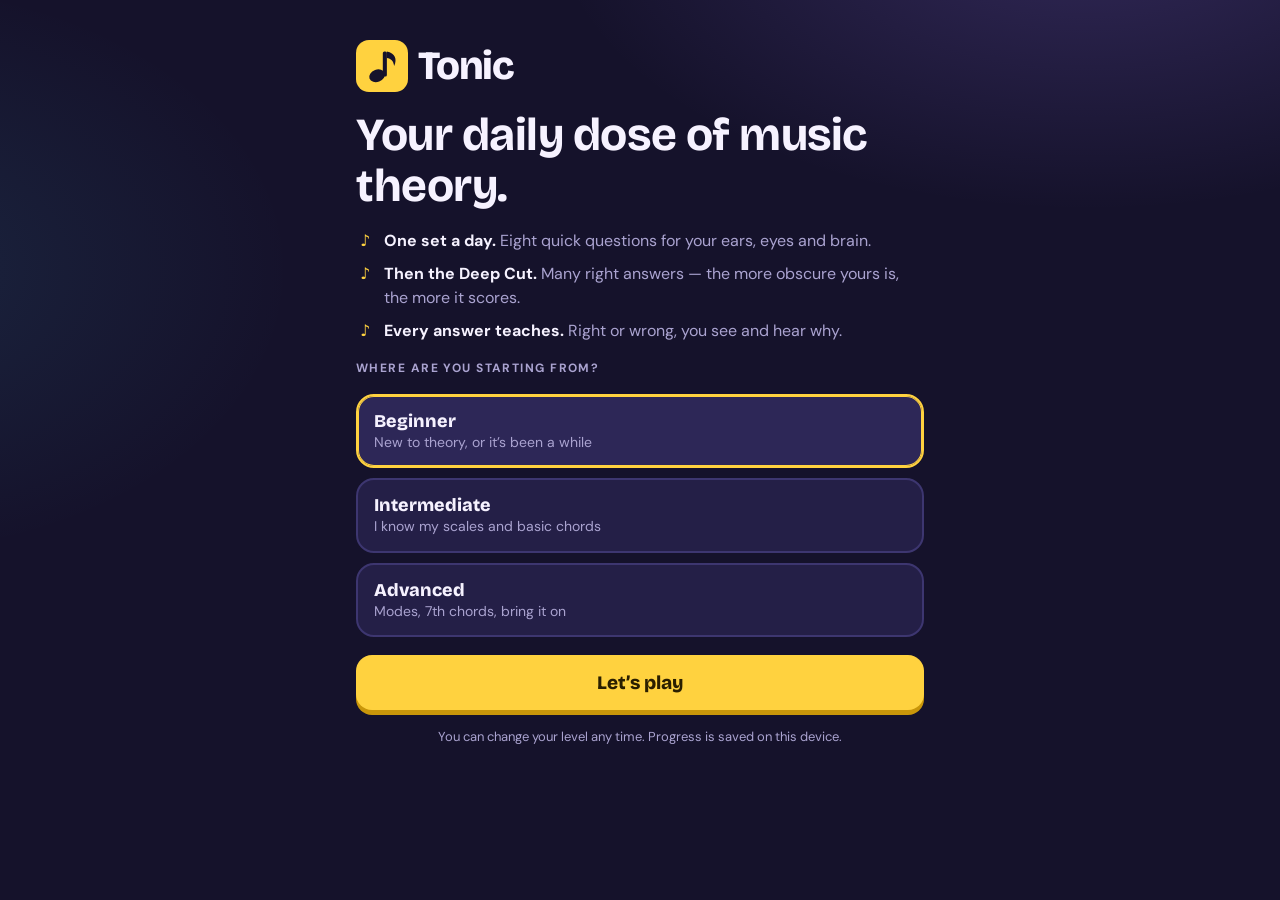
==== index.html @ f5e552f5 "Tonic: a daily music theory game Static site, no build step. Daily Set of eight ear / eye / brain / " ====
<!doctype html>
<html lang="en">
<head>
  <meta charset="utf-8">
  <meta name="viewport" content="width=device-width, initial-scale=1, viewport-fit=cover">
  <title>Tonic — your daily dose of music theory</title>
  <meta name="description" content="A daily music theory game. Eight quick questions for your ears, eyes and brain, then the Deep Cut: the more obscure your answer, the more it scores.">
  <meta name="theme-color" content="#15122b">
  <link rel="icon" href="data:image/svg+xml,%3Csvg xmlns='http://www.w3.org/2000/svg' viewBox='0 0 64 64'%3E%3Crect width='64' height='64' rx='16' fill='%23ffd23f'/%3E%3Cellipse cx='26' cy='44' rx='10' ry='7.5' transform='rotate(-20 26 44)' fill='%2315122b'/%3E%3Crect x='33' y='14' width='5' height='31' rx='2' fill='%2315122b'/%3E%3Cpath d='M38 14c10 2 13 9 9 18-1-7-4-9-9-10z' fill='%2315122b'/%3E%3C/svg%3E">
  <link rel="preconnect" href="https://fonts.googleapis.com">
  <link rel="preconnect" href="https://fonts.gstatic.com" crossorigin>
  <link href="https://fonts.googleapis.com/css2?family=Bricolage+Grotesque:opsz,wght@12..96,600;12..96,800&family=DM+Sans:opsz,wght@9..40,400;9..40,500;9..40,700&display=swap" rel="stylesheet">
  <link rel="stylesheet" href="css/styles.css">
</head>
<body>
  <div id="app"></div>
  <noscript><p style="padding:2rem;color:#fff;font-family:sans-serif">Tonic needs JavaScript to play.</p></noscript>
  <script src="js/theory.js"></script>
  <script src="js/questions.js"></script>
  <script src="js/deepcut.js"></script>
  <script src="js/audio.js"></script>
  <script src="js/render.js"></script>
  <script src="js/store.js"></script>
  <script src="js/app.js"></script>
</body>
</html>
---- css/styles.css ----
/* Tonic — late-night-venue palette: deep indigo, stage-light yellow, chunky tactile buttons. */
:root {
  --bg: #15122b;
  --bg-2: #1c1838;
  --card: #241f47;
  --card-2: #2d2757;
  --line: #3d3670;
  --ink: #f6f2ff;
  --mute: #aaa3d0;
  --yellow: #ffd23f;
  --yellow-d: #c9960a;
  --mint: #3ddc97;
  --mint-d: #1d9a66;
  --coral: #ff6b6b;
  --coral-d: #c44343;
  --violet: #9b7bff;
  --sky: #4cc9f0;
  --pink: #ff7ac6;
  --orange: #ff9f43;
  --paper: #fbf6e9;
  --paper-ink: #2a2440;
  --display: 'Bricolage Grotesque', 'Trebuchet MS', system-ui, sans-serif;
  --body: 'DM Sans', system-ui, -apple-system, 'Segoe UI', Roboto, sans-serif;
  --r: 18px;
}
* { box-sizing: border-box; }
html { -webkit-text-size-adjust: 100%; }
body {
  margin: 0; min-height: 100vh; color: var(--ink); font-family: var(--body); font-size: 16px; line-height: 1.45;
  background:
    radial-gradient(900px 500px at 85% -10%, rgba(155, 123, 255, .22), transparent 60%),
    radial-gradient(700px 480px at -10% 30%, rgba(76, 201, 240, .10), transparent 60%),
    var(--bg);
  background-attachment: fixed;
  -webkit-font-smoothing: antialiased;
}
button { font: inherit; color: inherit; cursor: pointer; border: 0; background: none; -webkit-tap-highlight-color: transparent; touch-action: manipulation; }
button:disabled { cursor: default; }
:focus-visible { outline: 3px solid var(--sky); outline-offset: 3px; }
h1, h2, h3 { font-family: var(--display); margin: 0; line-height: 1.1; letter-spacing: -.01em; }
p { margin: 0; }
kbd { font: 600 11px var(--body); padding: 2px 6px; border-radius: 6px; background: rgba(0, 0, 0, .22); opacity: .75; }
@media (hover: none) { kbd { display: none; } }

#app { max-width: 600px; margin: 0 auto; padding: 16px 16px 48px; }
.screen { display: flex; flex-direction: column; gap: 16px; animation: enter .28s ease both; }
@keyframes enter { from { opacity: 0; transform: translateY(10px); } to { opacity: 1; transform: none; } }

.eyebrow { font: 700 12px var(--body); letter-spacing: .12em; text-transform: uppercase; color: var(--mute); margin: 0; }
.bar { display: block; height: 8px; border-radius: 99px; background: rgba(255, 255, 255, .1); overflow: hidden; }
.bar i { display: block; height: 100%; border-radius: 99px; background: var(--yellow); transition: width .9s cubic-bezier(.2, .8, .2, 1); }

/* ---------- buttons ---------- */
.btn {
  display: inline-flex; align-items: center; justify-content: center; gap: 10px;
  padding: 13px 22px; border-radius: 16px; background: var(--yellow); color: #2a1f00;
  font: 800 17px var(--display); box-shadow: 0 5px 0 var(--yellow-d); transition: transform .06s, box-shadow .06s, filter .15s;
}
.btn:hover { filter: brightness(1.06); }
.btn:active { transform: translateY(4px); box-shadow: 0 1px 0 var(--yellow-d); }
.btn:disabled { background: var(--card-2); color: var(--mute); box-shadow: 0 5px 0 rgba(0, 0, 0, .3); filter: none; transform: none; }
.btn.big { padding: 16px 26px; font-size: 19px; width: 100%; }
.ghost {
  display: inline-flex; align-items: center; justify-content: center; gap: 8px; padding: 11px 16px; border-radius: 14px;
  border: 2px solid var(--line); font-weight: 700; color: var(--ink); background: rgba(255, 255, 255, .03);
}
.ghost:hover { border-color: var(--violet); }
.ghost.danger { color: var(--coral); }
.ico { display: inline-flex; width: 20px; height: 20px; }
.ico svg { width: 100%; height: 100%; }

/* ---------- header ---------- */
.top { display: flex; align-items: center; justify-content: space-between; gap: 12px; }
.brand { display: flex; align-items: center; gap: 10px; font: 800 26px var(--display); letter-spacing: -.03em; }
.logo { display: inline-flex; width: 36px; height: 36px; }
.logo svg { width: 100%; height: 100%; display: block; }
.brand.big { font-size: 40px; }
.brand.big .logo { width: 52px; height: 52px; }
.chips { display: flex; gap: 8px; }
.chip { display: inline-flex; align-items: center; gap: 4px; padding: 8px 13px; border-radius: 99px; background: var(--card); border: 2px solid var(--line); font-weight: 700; min-height: 40px; }
.chip.streak { color: var(--mute); }
.chip.streak.lit { color: var(--orange); border-color: rgba(255, 159, 67, .5); }
button.chip:hover { border-color: var(--violet); }

.levelbar { display: flex; align-items: center; gap: 12px; width: 100%; padding: 10px 14px; border-radius: var(--r); background: var(--card); border: 2px solid var(--line); text-align: left; }
.levelbar:hover { border-color: var(--violet); }
.lv { font: 800 15px var(--display); background: var(--violet); color: #14102b; padding: 6px 10px; border-radius: 10px; white-space: nowrap; }
.lv-main { flex: 1; display: flex; flex-direction: column; gap: 6px; min-width: 0; }
.lv-main strong { font: 700 15px var(--display); }
.lv-main .bar i { background: var(--violet); }
.lv-xp { font-size: 12px; color: var(--mute); white-space: nowrap; }

/* ---------- hero ---------- */
.hero {
  position: relative; overflow: hidden; display: flex; flex-direction: column; gap: 12px; padding: 22px; border-radius: 26px;
  background: linear-gradient(140deg, #3a2a8c 0%, #5b3fd0 55%, #8d5cf5 100%); box-shadow: 0 8px 0 #1f1650;
}
.hero::after { content: ''; position: absolute; right: -60px; top: -60px; width: 220px; height: 220px; border-radius: 50%;
  background: repeating-radial-gradient(circle, rgba(255, 255, 255, .09) 0 2px, transparent 2px 9px); pointer-events: none; }
.hero .eyebrow { color: rgba(255, 255, 255, .8); }
.hero h1 { font-size: clamp(30px, 8vw, 40px); }
.hero p { color: rgba(255, 255, 255, .85); }
.hero-score { font: 800 56px/1 var(--display); letter-spacing: -.03em; }
.hero-score small { font-size: 18px; opacity: .8; }
.hero-row { display: flex; align-items: center; gap: 14px; flex-wrap: wrap; }
.hero .next { font-size: 14px; }
.hero .next b { font-variant-numeric: tabular-nums; }
.marks { display: flex; align-items: center; gap: 6px; flex-wrap: wrap; }
.marks i { width: 26px; height: 26px; border-radius: 8px; background: rgba(255, 255, 255, .16); display: block; }
.marks i.ok { background: var(--mint); }
.marks i.no { background: var(--coral); }
.dcchip { margin-left: 6px; padding: 3px 10px; border-radius: 99px; background: rgba(0, 0, 0, .28); font-weight: 700; font-size: 14px; }

/* ---------- modes & skills ---------- */
.modes { display: grid; grid-template-columns: repeat(3, 1fr); gap: 10px; }
.mode { display: flex; flex-direction: column; gap: 4px; align-items: flex-start; text-align: left; padding: 14px; border-radius: var(--r); background: var(--card); border: 2px solid var(--line); box-shadow: 0 4px 0 rgba(0, 0, 0, .35); transition: transform .06s, box-shadow .06s, border-color .15s; }
.mode:hover { border-color: var(--yellow); }
.mode:active { transform: translateY(3px); box-shadow: 0 1px 0 rgba(0, 0, 0, .35); }
.mode-ico { font-size: 24px; }
.mode strong { font: 800 16px var(--display); }
.mode span:last-child { font-size: 12.5px; color: var(--mute); line-height: 1.3; }
@media (max-width: 460px) { .modes { grid-template-columns: 1fr; } .mode { flex-direction: row; align-items: center; gap: 12px; flex-wrap: wrap; } .mode span:last-child { flex-basis: 100%; margin-top: -4px; } }

.skills { display: grid; grid-template-columns: 1fr 1fr; gap: 10px; margin-top: 10px; }
@media (max-width: 460px) { .skills { grid-template-columns: 1fr; } }
.skill { position: relative; display: grid; grid-template-columns: 44px 1fr auto; grid-template-rows: auto auto; column-gap: 12px; row-gap: 10px; align-items: center; text-align: left; padding: 12px 14px; border-radius: var(--r); background: var(--card); border: 2px solid var(--line); box-shadow: 0 4px 0 rgba(0, 0, 0, .35); transition: transform .06s, box-shadow .06s, border-color .15s; }
.skill:hover { border-color: var(--c, var(--violet)); }
.skill:active { transform: translateY(3px); box-shadow: 0 1px 0 rgba(0, 0, 0, .35); }
.skill-ico { width: 44px; height: 44px; border-radius: 13px; display: grid; place-items: center; font: 800 22px var(--display); background: var(--c); color: #14102b; }
.skill-main { display: flex; flex-direction: column; min-width: 0; }
.skill-main strong { font: 800 16px var(--display); }
.skill-main span { font-size: 12.5px; color: var(--mute); line-height: 1.3; }
.skill-lv { font: 700 13px var(--body); color: var(--c); }
.skill .bar { grid-column: 1 / -1; height: 6px; }
.skill .bar i { background: var(--c); }
.s-intervals { --c: var(--sky); } .s-chords { --c: var(--yellow); } .s-scales { --c: var(--mint); }
.s-keys { --c: var(--pink); } .s-reading { --c: var(--orange); } .s-harmony { --c: var(--violet); }
.foot { text-align: center; font-size: 13px; color: var(--mute); padding-top: 8px; }

/* ---------- onboarding / interlude ---------- */
.onboard, .interlude { padding-top: 24px; gap: 18px; }
.onboard h1 { font-size: clamp(34px, 9vw, 46px); }
.pitch { margin: 0; padding: 0; list-style: none; display: flex; flex-direction: column; gap: 10px; color: var(--mute); }
.pitch b { color: var(--ink); }
.pitch li { padding-left: 28px; position: relative; }
.pitch li::before { content: '♪'; position: absolute; left: 4px; color: var(--yellow); font-weight: 800; }
.tiers { display: flex; flex-direction: column; gap: 10px; }
.tier { display: flex; flex-direction: column; text-align: left; padding: 14px 16px; border-radius: var(--r); background: var(--card); border: 2px solid var(--line); }
.tier strong { font: 800 18px var(--display); }
.tier span { color: var(--mute); font-size: 14px; }
.tier.on { border-color: var(--yellow); background: var(--card-2); box-shadow: inset 0 0 0 1px var(--yellow); }
.fine { font-size: 13px; color: var(--mute); text-align: center; }
.interlude { text-align: center; align-items: center; padding-top: 8vh; }
.interlude h1 { font-size: clamp(40px, 11vw, 56px); }
.interlude p { color: var(--mute); max-width: 420px; }
.interlude p b { color: var(--ink); }
.disc { font-size: 84px; line-height: 1; animation: spin 6s linear infinite; }
@keyframes spin { to { transform: rotate(360deg); } }

/* ---------- play ---------- */
.hud { display: flex; align-items: center; gap: 12px; min-height: 44px; }
.x { width: 40px; height: 40px; border-radius: 12px; color: var(--mute); font-size: 18px; flex: none; }
.x:hover { background: var(--card); color: var(--ink); }
.segs { flex: 1; display: flex; gap: 5px; }
.segs i { flex: 1; height: 10px; border-radius: 99px; background: rgba(255, 255, 255, .12); }
.segs i.ok { background: var(--mint); } .segs i.no { background: var(--coral); }
.segs i.cur { background: rgba(255, 255, 255, .45); }
.hearts { flex: 1; display: flex; align-items: center; gap: 6px; font-size: 22px; }
.hearts i { font-style: normal; color: rgba(255, 255, 255, .18); }
.hearts i.on { color: var(--coral); }
.hearts span { margin-left: 10px; font: 700 14px var(--body); color: var(--mute); }
.hud-title { flex: 1; font: 800 18px var(--display); }
.score { font: 800 22px var(--display); font-variant-numeric: tabular-nums; min-width: 56px; text-align: right; }
.score.bump { animation: bump .4s ease; }
@keyframes bump { 30% { transform: scale(1.35); color: var(--yellow); } }

.qcard { position: relative; display: flex; flex-direction: column; gap: 10px; padding: 18px; border-radius: 22px; background: var(--card); border: 2px solid var(--line); overflow: hidden; }
.qtop { display: flex; align-items: center; justify-content: space-between; gap: 8px; min-height: 28px; }
.tag { align-self: flex-start; font: 700 12px var(--body); letter-spacing: .06em; text-transform: uppercase; padding: 5px 10px; border-radius: 99px; background: rgba(255, 255, 255, .08); color: var(--c, var(--mute)); }
.sense-ear { --c: var(--violet); } .sense-eye { --c: var(--sky); } .sense-brain { --c: var(--pink); } .sense-build { --c: var(--orange); } .sense-deep { --c: var(--yellow); }
.combo { font: 800 13px var(--display); color: var(--orange); opacity: 0; }
.combo.on { opacity: 1; }
.combo.pop { animation: bump .4s ease; }
.prompt { font-size: clamp(21px, 5.6vw, 26px); font-weight: 600; }
.prompt b { color: var(--yellow); font-weight: 800; }
.sub { color: var(--mute); font-size: 14.5px; }
.visual { display: flex; flex-direction: column; align-items: center; gap: 12px; margin-top: 4px; }
.timebar { height: 5px; border-radius: 99px; background: rgba(255, 255, 255, .08); overflow: hidden; margin-top: 6px; }
.timebar i { display: block; height: 100%; background: var(--yellow); transform-origin: left; border-radius: 99px; }
.timebar.hard i { background: var(--coral); }

.listen { position: relative; width: 104px; height: 104px; border-radius: 50%; background: var(--violet); color: #14102b; display: grid; place-items: center; box-shadow: 0 6px 0 #5a3fc4; margin: 14px 0 34px; transition: transform .06s, box-shadow .06s; }
.listen:active { transform: translateY(4px); box-shadow: 0 2px 0 #5a3fc4; }
.listen .ico { width: 44px; height: 44px; }
.listen em { position: absolute; top: calc(100% + 18px); left: 50%; transform: translateX(-50%); white-space: nowrap; font: 600 12px var(--body); color: var(--mute); font-style: normal; }
.listen .ring { position: absolute; inset: 0; border-radius: 50%; border: 3px solid var(--violet); opacity: 0; pointer-events: none; }
.listen.playing .ring { animation: ring 1.2s ease-out infinite; }
.listen.playing .ring.r2 { animation-delay: .6s; }
@keyframes ring { from { opacity: .7; transform: scale(1); } to { opacity: 0; transform: scale(1.7); } }

/* piano */
.piano { width: 100%; max-width: 520px; height: auto; display: block; user-select: none; }
.piano-live { touch-action: manipulation; cursor: pointer; }
.key.white { fill: #fbf8ff; stroke: #15122b; stroke-width: 1.5; }
.key.black { fill: #17142c; stroke: #15122b; stroke-width: 1; }
.piano-live .key.white:not([class*='k-']):hover { fill: #e9e2ff; }
.piano-live .key.black:not([class*='k-']):hover { fill: #37306b; }
.khint { font: 600 8.5px var(--body); fill: #a9a3c4; pointer-events: none; }
.key.k-mark { fill: var(--yellow); } .key.black.k-mark { fill: #e2ad12; }
.key.k-sel { fill: var(--violet); } .key.black.k-sel { fill: #7a5ce6; }
.key.k-given { fill: var(--sky); } .key.black.k-given { fill: #2aa7cf; }
.key.k-good { fill: var(--mint); } .key.black.k-good { fill: #23b877; }
.key.k-bad { fill: var(--coral); } .key.black.k-bad { fill: #d94c4c; }
.key.k-miss { fill: #c9f5e0; stroke: var(--mint-d); stroke-dasharray: 4 3; stroke-width: 2; } .key.black.k-miss { fill: #1d5c45; }
.klabel { font: 700 9.5px var(--body); fill: #15122b; pointer-events: none; }
.klabel.on-black { font-size: 7.5px; fill: #15122b; }
.kdot { fill: rgba(21, 18, 43, .55); pointer-events: none; }
.tray { width: 100%; padding: 10px; border-radius: 16px; background: #100d22; border: 2px solid var(--line); display: flex; justify-content: center; }
.v-piano > .piano { padding: 0; }

/* staff */
.staff { width: 100%; max-width: 360px; height: auto; background: var(--paper); border-radius: 16px; box-shadow: inset 0 0 0 2px rgba(0, 0, 0, .06), 0 4px 0 rgba(0, 0, 0, .3); }
.staff-line { stroke: var(--paper-ink); stroke-width: 1.1; }
.clef-stroke { fill: none; stroke: var(--paper-ink); stroke-width: .24; stroke-linecap: round; stroke-linejoin: round; }
.clef-fill { fill: var(--paper-ink); }
.notehead { fill: var(--paper-ink); }
.notehole { fill: var(--paper); }
.acc { font: 400 21px 'Segoe UI Symbol', 'Noto Sans Symbols 2', 'Noto Sans Symbols', 'Apple Symbols', 'DejaVu Sans', sans-serif; fill: var(--paper-ink); }
.bigtext { font: 800 clamp(20px, 5.4vw, 28px) var(--display); letter-spacing: .04em; padding: 18px 12px; border-radius: 16px; background: var(--paper); color: var(--paper-ink); width: 100%; text-align: center; word-spacing: .2em; }

/* answers */
.opts { display: grid; grid-template-columns: 1fr 1fr; gap: 10px; }
.opts.one { grid-template-columns: 1fr; }
.opts.letters { grid-template-columns: repeat(7, 1fr); gap: 6px; }
.opt { display: flex; align-items: center; gap: 10px; min-height: 58px; padding: 12px 14px; border-radius: 16px; background: var(--card); border: 2px solid var(--line); box-shadow: 0 4px 0 rgba(0, 0, 0, .4); font: 700 17px var(--display); text-align: left; transition: transform .06s, box-shadow .06s, border-color .12s, background .12s; }
.opt:hover:not(:disabled) { border-color: var(--violet); background: var(--card-2); }
.opt:active:not(:disabled) { transform: translateY(3px); box-shadow: 0 1px 0 rgba(0, 0, 0, .4); }
.opts.letters .opt { justify-content: center; padding: 10px 0; font-size: 20px; min-height: 56px; }
.opt.correct { background: var(--mint); border-color: var(--mint); color: #06281a; box-shadow: 0 4px 0 var(--mint-d); animation: yes .35s ease; }
.opt.wrong { background: var(--coral); border-color: var(--coral); color: #2b0707; box-shadow: 0 4px 0 var(--coral-d); animation: shake .35s ease; }
.opt.dim { opacity: .4; }
@keyframes yes { 40% { transform: scale(1.04); } }
@keyframes shake { 20% { transform: translateX(-6px); } 40% { transform: translateX(6px); } 60% { transform: translateX(-4px); } 80% { transform: translateX(3px); } }
.pianoin { display: flex; flex-direction: column; gap: 12px; }
.pianoin-row { display: flex; align-items: center; gap: 10px; }
.count { flex: 1; color: var(--mute); font-size: 14px; font-variant-numeric: tabular-nums; }

/* feedback sheet */
.sheet-wrap { position: fixed; left: 0; right: 0; bottom: 0; z-index: 20; display: flex; justify-content: center; pointer-events: none; padding: 0 8px; }
.sheet { pointer-events: auto; width: 100%; max-width: 600px; max-height: 68vh; overflow: auto; display: flex; flex-direction: column; gap: 12px; padding: 18px 18px calc(18px + env(safe-area-inset-bottom)); border-radius: 24px 24px 0 0; background: #1b3a33; border: 2px solid var(--mint); border-bottom: 0; box-shadow: 0 -12px 40px rgba(0, 0, 0, .5); animation: rise .28s cubic-bezier(.2, .9, .3, 1.1) both; }
.sheet.bad { background: #3d1f2c; border-color: var(--coral); }
@keyframes rise { from { transform: translateY(100%); } to { transform: none; } }
.sheet-head { display: flex; align-items: center; gap: 12px; }
.sheet-ico { width: 40px; height: 40px; border-radius: 50%; display: grid; place-items: center; font-weight: 800; font-size: 20px; background: var(--mint); color: #06281a; flex: none; }
.sheet.bad .sheet-ico { background: var(--coral); color: #2b0707; }
.sheet-head strong { display: block; font: 800 21px var(--display); }
.sheet-head .pts { font-size: 14.5px; color: rgba(255, 255, 255, .8); }
.sheet-head .pts b { color: #fff; }
.explain { font-size: 15px; color: rgba(255, 255, 255, .88); }
.explain b { color: #fff; }
.reveal { display: flex; justify-content: center; }
.reveal .piano { max-width: 420px; }
.reveal .staff { max-width: 260px; }
.sheet-actions { display: flex; flex-wrap: wrap; gap: 8px; justify-content: flex-end; }
.sheet-actions .btn { margin-left: auto; }
.sheet-actions .ghost { padding: 9px 13px; font-size: 14px; border-color: rgba(255, 255, 255, .25); }

/* ---------- deep cut ---------- */
.slots { list-style: none; margin: 0; padding: 0; display: grid; grid-template-columns: repeat(3, 1fr); gap: 8px; }
.slot { display: flex; align-items: center; gap: 10px; padding: 8px 12px; border-radius: 16px; border: 2px dashed var(--line); min-height: 48px; min-width: 0; }
.slot.hit, .slot.miss { grid-column: 1 / -1; padding: 10px 14px; gap: 12px; }
.slot-n { width: 28px; height: 28px; border-radius: 50%; display: grid; place-items: center; font: 800 14px var(--display); background: var(--card-2); flex: none; }
.slot-empty { color: var(--mute); font-size: 14px; }
.slot.hit { border: 2px solid var(--yellow); background: rgba(255, 210, 63, .08); animation: enter .25s ease; }
.slot.miss { border: 2px solid var(--coral); background: rgba(255, 107, 107, .08); animation: shake .35s ease; }
.slot-main { flex: 1; min-width: 0; display: grid; grid-template-columns: auto 1fr; column-gap: 10px; row-gap: 4px; align-items: baseline; }
.slot-main strong { font: 800 18px var(--display); }
.slot-notes { color: var(--mute); font-size: 13px; }
.slot-main em { grid-column: 1 / -1; font-style: normal; font-size: 13px; font-weight: 700; color: var(--yellow); }
.slot.miss em { color: var(--coral); }
.meter { grid-column: 1 / -1; height: 8px; border-radius: 99px; background: rgba(255, 255, 255, .1); overflow: hidden; }
.meter i { display: block; height: 100%; width: 0; border-radius: 99px; background: linear-gradient(90deg, var(--mint), var(--yellow), var(--pink)); background-size: 300px 100%; transition: width .9s cubic-bezier(.2, .8, .2, 1); }
.slot-pts { font: 800 22px var(--display); color: var(--yellow); }
.slot.miss .slot-pts { color: var(--coral); }
.pickers { display: flex; flex-direction: column; gap: 10px; }
.pk-roots { display: grid; grid-template-columns: repeat(6, 1fr); gap: 6px; }
.pk-types { display: grid; grid-template-columns: repeat(3, 1fr); gap: 6px; }
@media (max-width: 420px) { .pk-types { grid-template-columns: repeat(2, 1fr); } }
.pk { min-height: 48px; padding: 6px 4px; border-radius: 12px; background: var(--card); border: 2px solid var(--line); font: 700 16px var(--display); display: flex; flex-direction: column; align-items: center; justify-content: center; line-height: 1.1; }
.pk.blk { background: #100d22; font-size: 12.5px; }
.pk.ty { align-items: flex-start; padding: 8px 10px; text-align: left; }
.pk.ty strong { font: 800 15px var(--display); }
.pk.ty span { font: 500 11.5px var(--body); color: var(--mute); }
.pk:hover { border-color: var(--violet); }
.pk.on { background: var(--yellow); border-color: var(--yellow); color: #2a1f00; }
.pk.on span { color: #5b4500; }
.board { display: flex; flex-direction: column; gap: 10px; padding: 16px; border-radius: 22px; background: var(--card); border: 2px solid var(--line); }
.board h3 { font-size: 20px; }
.board .sub b { color: var(--ink); }
.board-list { display: flex; flex-wrap: wrap; gap: 6px; max-height: 220px; overflow: auto; padding: 2px; }
.ans { display: inline-flex; align-items: center; gap: 6px; padding: 4px 6px 4px 10px; border-radius: 99px; background: var(--card-2); font-size: 13.5px; font-weight: 700; }
.ans b { font-size: 11.5px; padding: 2px 7px; border-radius: 99px; background: rgba(0, 0, 0, .3); color: var(--mute); }
.ans.mine { background: var(--yellow); color: #2a1f00; }
.ans.mine b { color: #2a1f00; background: rgba(0, 0, 0, .14); }

/* ---------- results ---------- */
.results { padding-top: 12px; }
.results h1 { font-size: clamp(32px, 8.6vw, 44px); }
.bigscore { font: 800 clamp(64px, 20vw, 96px)/1 var(--display); letter-spacing: -.04em; color: var(--yellow); display: flex; align-items: baseline; gap: 10px; flex-wrap: wrap; font-variant-numeric: tabular-nums; }
.bigscore small { font: 600 16px var(--body); color: var(--mute); letter-spacing: 0; }
.statrow { display: grid; grid-auto-flow: column; grid-auto-columns: 1fr; gap: 8px; }
.statrow > div { padding: 12px 8px; border-radius: 16px; background: var(--card); border: 2px solid var(--line); text-align: center; display: flex; flex-direction: column; }
.statrow strong { font: 800 20px var(--display); }
.statrow span { font-size: 12px; color: var(--mute); }
.xp { display: flex; flex-direction: column; gap: 8px; padding: 14px; border-radius: 16px; background: var(--card); border: 2px solid var(--line); }
.xp.up { border-color: var(--violet); box-shadow: 0 0 0 4px rgba(155, 123, 255, .2); }
.xp-row { display: flex; justify-content: space-between; gap: 10px; }
.xp-row strong { font: 800 16px var(--display); }
.xp-row span { color: var(--violet); font-weight: 700; }
.xp .bar i { background: var(--violet); }
.actions { display: flex; flex-direction: column; gap: 10px; }
.results .marks i:not(.ok):not(.no) { background: rgba(255, 255, 255, .1); }
.recap { display: flex; flex-direction: column; gap: 6px; margin-top: 8px; }
.recap details { border-radius: 14px; background: var(--card); border: 2px solid var(--line); }
.recap summary { display: flex; align-items: center; gap: 10px; padding: 10px 12px; cursor: pointer; list-style: none; font-size: 14px; }
.recap summary::-webkit-details-marker { display: none; }
.recap .rq { flex: 1; min-width: 0; overflow: hidden; text-overflow: ellipsis; white-space: nowrap; color: var(--mute); }
.recap summary b { white-space: nowrap; max-width: 45%; overflow: hidden; text-overflow: ellipsis; }
.mk { font-style: normal; width: 22px; height: 22px; border-radius: 50%; display: grid; place-items: center; font-size: 12px; font-weight: 800; flex: none; background: var(--mint); color: #06281a; }
.no .mk { background: var(--coral); color: #2b0707; }
.recap .explain { padding: 0 12px 12px 44px; }

/* ---------- profile ---------- */
.card { padding: 16px; border-radius: 20px; background: var(--card); border: 2px solid var(--line); }
.me { display: flex; align-items: center; gap: 14px; }
.me-lv { width: 64px; height: 64px; border-radius: 20px; display: grid; place-items: center; font: 800 30px var(--display); background: var(--violet); color: #14102b; flex: none; }
.me > div:last-child { flex: 1; display: flex; flex-direction: column; gap: 6px; }
.me strong { font: 800 22px var(--display); }
.me span { font-size: 13px; color: var(--mute); }
.me .bar i { background: var(--violet); }
.achs { display: grid; grid-template-columns: 1fr 1fr; gap: 8px; }
@media (max-width: 460px) { .achs { grid-template-columns: 1fr; } }
.ach { display: flex; align-items: center; gap: 12px; padding: 10px 12px; border-radius: 16px; background: var(--card); border: 2px solid var(--line); opacity: .55; }
.ach.on { opacity: 1; border-color: rgba(255, 210, 63, .55); }
.ach-ico { font-size: 26px; width: 36px; text-align: center; flex: none; }
.ach strong { display: block; font: 800 15px var(--display); }
.ach span { font-size: 12.5px; color: var(--mute); line-height: 1.3; display: block; }
.ach em { display: block; font: 700 11px var(--body); letter-spacing: .1em; text-transform: uppercase; color: var(--yellow); font-style: normal; }
.newach { display: flex; flex-direction: column; gap: 8px; }
.newach .ach { animation: enter .4s ease both; background: rgba(255, 210, 63, .08); }
.settings { display: flex; flex-direction: column; gap: 16px; }
.set { display: flex; align-items: center; justify-content: space-between; gap: 12px; flex-wrap: wrap; }
.set strong { display: block; font: 800 16px var(--display); }
.set span { font-size: 13px; color: var(--mute); }
.segctl { display: flex; border-radius: 12px; border: 2px solid var(--line); overflow: hidden; }
.seg { padding: 9px 12px; font-weight: 700; font-size: 14px; }
.seg.on { background: var(--yellow); color: #2a1f00; }
.switch { width: 54px; height: 32px; border-radius: 99px; background: var(--card-2); border: 2px solid var(--line); position: relative; flex: none; }
.switch i { position: absolute; top: 3px; left: 3px; width: 22px; height: 22px; border-radius: 50%; background: var(--mute); transition: transform .15s, background .15s; }
.switch.on { background: var(--mint-d); border-color: var(--mint); }
.switch.on i { transform: translateX(22px); background: #fff; }

/* ---------- misc ---------- */
.toast { position: fixed; left: 50%; top: 18px; transform: translateX(-50%); z-index: 40; max-width: min(92vw, 420px); padding: 11px 16px; border-radius: 14px; background: #fff; color: #15122b; font-weight: 700; font-size: 14.5px; box-shadow: 0 10px 30px rgba(0, 0, 0, .45); animation: enter .2s ease both; white-space: pre-line; text-align: center; }
.sharebox { position: fixed; left: -999px; top: 0; }
.confetti { position: fixed; inset: 0; pointer-events: none; z-index: 30; overflow: hidden; }
.confetti i { position: absolute; top: -20px; border-radius: 2px; animation: fall linear both; }
@keyframes fall { to { top: 110%; transform: rotate(720deg) translateX(40px); } }

@media (prefers-reduced-motion: reduce) {
  *, *::before, *::after { animation-duration: .001ms !important; animation-iteration-count: 1 !important; transition-duration: .001ms !important; }
}
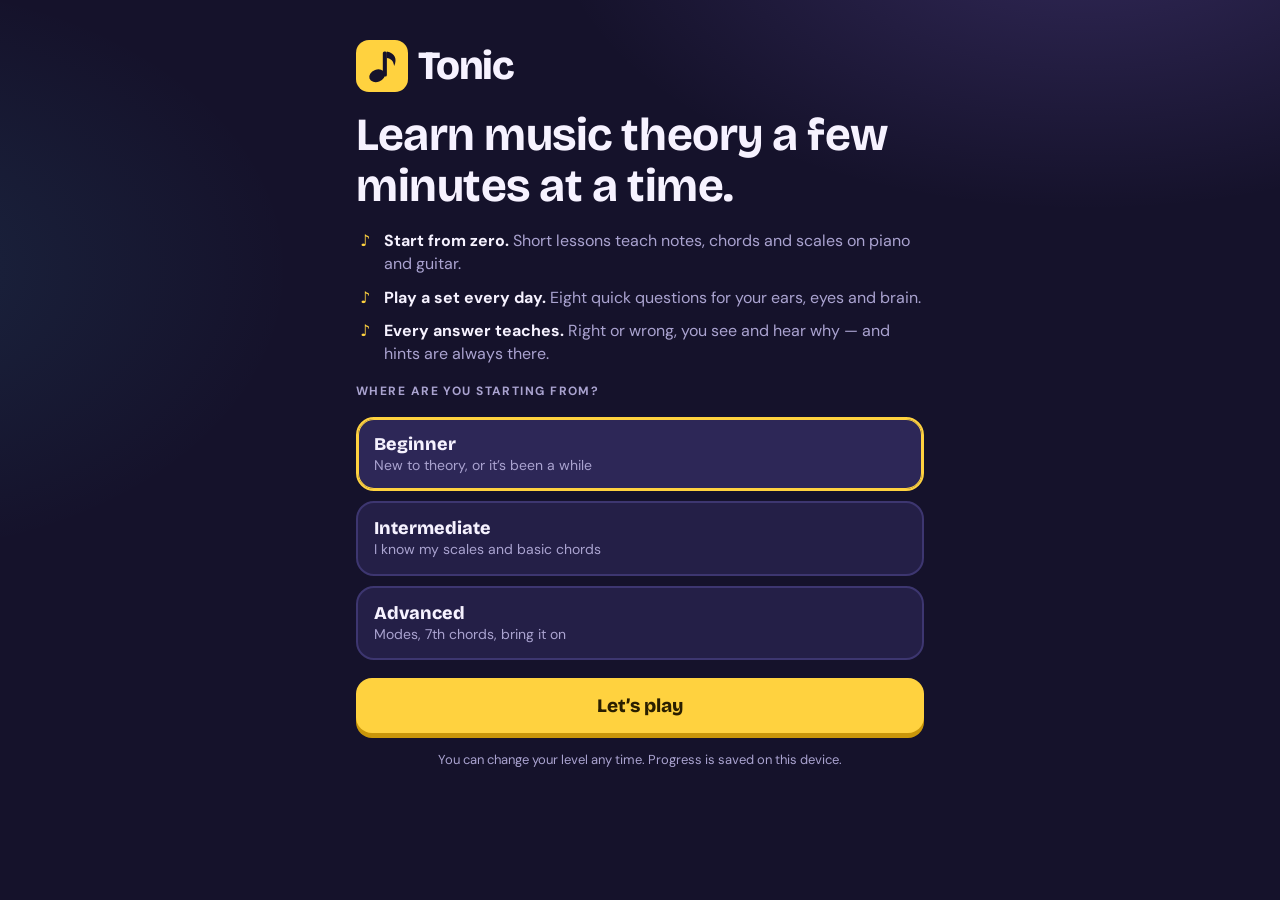
==== commit cb0c5c6b: "Add Learn path, hints, guitar track and chord & scale finder - 12 beginner lessons, each with illust" ====
--- a/index.html
+++ b/index.html
@@ -4,7 +4,7 @@
   <meta charset="utf-8">
   <meta name="viewport" content="width=device-width, initial-scale=1, viewport-fit=cover">
   <title>Tonic — your daily dose of music theory</title>
-  <meta name="description" content="A daily music theory game. Eight quick questions for your ears, eyes and brain, then the Deep Cut: the more obscure your answer, the more it scores.">
+  <meta name="description" content="Learn music theory a few minutes a day. Short lessons on notes, chords and scales for piano and guitar, plus a daily set of questions for your ears, eyes and brain.">
   <meta name="theme-color" content="#15122b">
   <link rel="icon" href="data:image/svg+xml,%3Csvg xmlns='http://www.w3.org/2000/svg' viewBox='0 0 64 64'%3E%3Crect width='64' height='64' rx='16' fill='%23ffd23f'/%3E%3Cellipse cx='26' cy='44' rx='10' ry='7.5' transform='rotate(-20 26 44)' fill='%2315122b'/%3E%3Crect x='33' y='14' width='5' height='31' rx='2' fill='%2315122b'/%3E%3Cpath d='M38 14c10 2 13 9 9 18-1-7-4-9-9-10z' fill='%2315122b'/%3E%3C/svg%3E">
   <link rel="preconnect" href="https://fonts.googleapis.com">
@@ -16,7 +16,9 @@
   <div id="app"></div>
   <noscript><p style="padding:2rem;color:#fff;font-family:sans-serif">Tonic needs JavaScript to play.</p></noscript>
   <script src="js/theory.js"></script>
+  <script src="js/guitar.js"></script>
   <script src="js/questions.js"></script>
+  <script src="js/lessons.js"></script>
   <script src="js/deepcut.js"></script>
   <script src="js/audio.js"></script>
   <script src="js/render.js"></script>
--- a/css/styles.css
+++ b/css/styles.css
@@ -112,7 +112,7 @@
 .dcchip { margin-left: 6px; padding: 3px 10px; border-radius: 99px; background: rgba(0, 0, 0, .28); font-weight: 700; font-size: 14px; }
 
 /* ---------- modes & skills ---------- */
-.modes { display: grid; grid-template-columns: repeat(3, 1fr); gap: 10px; }
+.modes { display: grid; grid-template-columns: repeat(2, 1fr); gap: 10px; }
 .mode { display: flex; flex-direction: column; gap: 4px; align-items: flex-start; text-align: left; padding: 14px; border-radius: var(--r); background: var(--card); border: 2px solid var(--line); box-shadow: 0 4px 0 rgba(0, 0, 0, .35); transition: transform .06s, box-shadow .06s, border-color .15s; }
 .mode:hover { border-color: var(--yellow); }
 .mode:active { transform: translateY(3px); box-shadow: 0 1px 0 rgba(0, 0, 0, .35); }
@@ -134,7 +134,8 @@
 .skill .bar { grid-column: 1 / -1; height: 6px; }
 .skill .bar i { background: var(--c); }
 .s-intervals { --c: var(--sky); } .s-chords { --c: var(--yellow); } .s-scales { --c: var(--mint); }
-.s-keys { --c: var(--pink); } .s-reading { --c: var(--orange); } .s-harmony { --c: var(--violet); }
+.s-keys { --c: var(--pink); } .s-reading { --c: var(--orange); } .s-harmony { --c: var(--violet); } .s-guitar { --c: #ff8c69; }
+.khint.on-sel { fill: #15122b; }
 .foot { text-align: center; font-size: 13px; color: var(--mute); padding-top: 8px; }
 
 /* ---------- onboarding / interlude ---------- */
@@ -360,6 +361,105 @@
 .switch.on { background: var(--mint-d); border-color: var(--mint); }
 .switch.on i { transform: translateX(22px); background: #fff; }
 
+/* ---------- hints ---------- */
+.qfoot { display: flex; flex-direction: column; align-items: flex-start; gap: 8px; }
+.qfoot:empty { display: none; }
+.hintbtn { display: inline-flex; align-items: center; gap: 8px; padding: 6px 12px; border-radius: 99px; border: 2px solid var(--line); font: 700 13px var(--body); color: var(--mute); }
+.hintbtn:hover:not(:disabled) { border-color: var(--yellow); color: var(--ink); }
+.hintbtn:disabled { opacity: .45; }
+.hint { display: none; font-size: 14.5px; padding: 10px 12px; border-radius: 12px; background: rgba(255, 210, 63, .1); border: 1px solid rgba(255, 210, 63, .35); color: #ffe9a6; }
+.hint.on { display: block; animation: enter .2s ease both; }
+
+/* ---------- guitar drawings ---------- */
+.chordbox { width: 150px; max-width: 46%; height: auto; background: var(--paper); border-radius: 14px; box-shadow: 0 4px 0 rgba(0, 0, 0, .3); }
+.cb-nut { fill: var(--paper-ink); }
+.cb-fret { stroke: #8d86a6; stroke-width: 1.2; }
+.cb-string { stroke: var(--paper-ink); }
+.cb-dot { fill: var(--paper-ink); }
+.cb-open { fill: none; stroke: var(--paper-ink); stroke-width: 1.6; }
+.cb-mute { font: 700 13px var(--body); fill: var(--paper-ink); }
+.cb-note { font: 700 9.5px var(--body); fill: #5b3fd0; }
+.fretboard { width: 100%; max-width: 460px; height: auto; display: block; user-select: none; }
+.fb-board { fill: #33284f; }
+.fb-fret { stroke: #9d96c4; stroke-width: 1.6; }
+.fb-nut { stroke: #f1ecff; stroke-width: 5; }
+.fb-string { stroke: #d9d3f2; }
+.fb-string.hl { stroke: var(--sky); }
+.fb-inlay { fill: rgba(255, 255, 255, .13); }
+.fb-num { font: 600 9.5px var(--body); fill: var(--mute); }
+.fb-hit { fill: transparent; cursor: pointer; }
+.fb-live .fb-hit:hover { fill: rgba(255, 255, 255, .12); }
+.fdot { fill: var(--yellow); stroke: #15122b; stroke-width: 1.2; pointer-events: none; }
+.fdot.open { fill: #15122b; stroke: var(--yellow); stroke-width: 2; }
+.fdot.d-root { fill: var(--yellow); } .fdot:not(.d-root):not(.d-good):not(.d-bad):not(.d-sel):not(.open) { fill: #cfc6f5; }
+.fdot.d-sel { fill: var(--violet); stroke: #15122b; }
+.fdot.d-good { fill: var(--mint); stroke: #15122b; }
+.fdot.d-bad { fill: var(--coral); stroke: #15122b; }
+.flabel { font: 800 7.5px var(--body); fill: #15122b; pointer-events: none; }
+.fdot.open + .flabel { fill: var(--yellow); }
+.fdot.open.d-good + .flabel, .fdot.open.d-bad + .flabel, .fdot.open.d-sel + .flabel, .fdot.open.d-root + .flabel { fill: #15122b; }
+.visual.v-fretboard, .reveal.r-fretboard { background: #100d22; border: 2px solid var(--line); border-radius: 16px; padding: 8px; }
+.vrow { display: flex; gap: 12px; justify-content: center; flex-wrap: wrap; width: 100%; }
+.vrow figure { margin: 0; display: flex; flex-direction: column; align-items: center; gap: 6px; flex: 1 1 0; min-width: 80px; max-width: 170px; }
+.vrow figure.f-staff { flex: 1 1 170px; min-width: 170px; max-width: 280px; }
+.vrow figure > svg { width: 100%; max-width: 100%; }
+.vrow figcaption { font: 700 13px var(--body); color: var(--mute); text-align: center; }
+
+/* ---------- learn ---------- */
+.learn { display: flex; flex-direction: column; gap: 14px; padding: 18px; border-radius: 24px; background: linear-gradient(140deg, #0f5a47, #17806a 60%, #1fa888); box-shadow: 0 8px 0 #0a3b30; }
+.learn .eyebrow { color: rgba(255, 255, 255, .85); }
+.learn-top { display: flex; flex-direction: column; gap: 8px; }
+.learn .bar { background: rgba(0, 0, 0, .25); }
+.learn .bar i { background: #fff; }
+.learn-next { display: flex; align-items: center; gap: 14px; }
+.learn-ico { width: 54px; height: 54px; border-radius: 16px; display: grid; place-items: center; font-size: 28px; background: rgba(0, 0, 0, .22); flex: none; }
+.learn-next strong { display: block; font: 800 20px/1.15 var(--display); }
+.learn-next span { font-size: 14px; color: rgba(255, 255, 255, .88); }
+.learn .ghost { border-color: rgba(255, 255, 255, .4); }
+.lead { color: var(--mute); }
+.lessons h1, .finder h1 { font-size: clamp(32px, 8vw, 42px); }
+.lesson-list { display: flex; flex-direction: column; gap: 8px; }
+.lrow { display: flex; align-items: center; gap: 12px; text-align: left; padding: 12px 14px; border-radius: var(--r); background: var(--card); border: 2px solid var(--line); box-shadow: 0 4px 0 rgba(0, 0, 0, .35); transition: transform .06s, box-shadow .06s, border-color .15s; }
+.lrow:hover { border-color: var(--mint); }
+.lrow:active { transform: translateY(3px); box-shadow: 0 1px 0 rgba(0, 0, 0, .35); }
+.lrow.next { border-color: var(--mint); }
+.lnum { width: 30px; height: 30px; border-radius: 50%; display: grid; place-items: center; font: 800 14px var(--display); background: var(--card-2); flex: none; }
+.lrow.done .lnum { background: var(--mint); color: #06281a; }
+.lico { font-size: 24px; width: 30px; text-align: center; flex: none; }
+.lmain { flex: 1; min-width: 0; display: flex; flex-direction: column; }
+.lmain strong { font: 800 16.5px var(--display); }
+.lmain span { font-size: 13px; color: var(--mute); line-height: 1.3; }
+.lstat { font: 700 13px var(--body); color: var(--mint); white-space: nowrap; }
+.hud-step { font: 700 14px var(--body); color: var(--mute); min-width: 34px; text-align: right; }
+.segs i.quizseg { flex: 1.6; background: repeating-linear-gradient(90deg, rgba(255, 210, 63, .55) 0 6px, transparent 6px 10px); }
+.lcard { display: flex; flex-direction: column; gap: 14px; padding: 20px; border-radius: 22px; background: var(--card); border: 2px solid var(--line); }
+.lcard h2 { font-size: clamp(24px, 6.4vw, 32px); }
+.ltext { font-size: 17px; line-height: 1.55; color: #e6e0ff; }
+.ltext b { color: var(--yellow); }
+.lcard .hear { align-self: flex-start; border-color: var(--violet); }
+.lnav { display: flex; align-items: center; justify-content: space-between; gap: 12px; }
+.disc.still { animation: none; }
+
+/* ---------- finder ---------- */
+.segctl.wide { display: grid; grid-template-columns: 1fr 1fr; }
+.segctl.wide .seg { padding: 11px; font-size: 15px; }
+.chips-wrap { display: flex; flex-wrap: wrap; gap: 6px; }
+.tchip { padding: 8px 12px; border-radius: 99px; background: var(--card); border: 2px solid var(--line); font: 700 14px var(--display); }
+.tchip:hover { border-color: var(--violet); }
+.tchip.on { background: var(--yellow); border-color: var(--yellow); color: #2a1f00; }
+.found { display: flex; flex-direction: column; gap: 16px; padding: 18px; border-radius: 22px; background: var(--card); border: 2px solid var(--line); }
+.found-head h2 { font-size: clamp(30px, 8vw, 40px); color: var(--yellow); }
+.found-notes { font: 700 18px var(--display); margin: 4px 0; }
+.found-block { display: flex; flex-direction: column; gap: 8px; }
+.found-top { display: flex; align-items: center; justify-content: space-between; min-height: 36px; }
+.ghost.small { padding: 6px 12px; font-size: 13.5px; }
+.tray.g { padding: 8px; overflow-x: auto; justify-content: flex-start; }
+.fretboard.fb-long { min-width: 520px; max-width: none; }
+.visual.v-fretboard { overflow-x: auto; align-items: flex-start; }
+.visual.v-fretboard > .fretboard:not(.fb-long) { align-self: center; }
+.tray.g.box { background: none; border: 0; padding: 0; justify-content: flex-start; }
+.tray.g.box .chordbox { max-width: 170px; width: 170px; }
+
 /* ---------- misc ---------- */
 .toast { position: fixed; left: 50%; top: 18px; transform: translateX(-50%); z-index: 40; max-width: min(92vw, 420px); padding: 11px 16px; border-radius: 14px; background: #fff; color: #15122b; font-weight: 700; font-size: 14.5px; box-shadow: 0 10px 30px rgba(0, 0, 0, .45); animation: enter .2s ease both; white-space: pre-line; text-align: center; }
 .sharebox { position: fixed; left: -999px; top: 0; }
